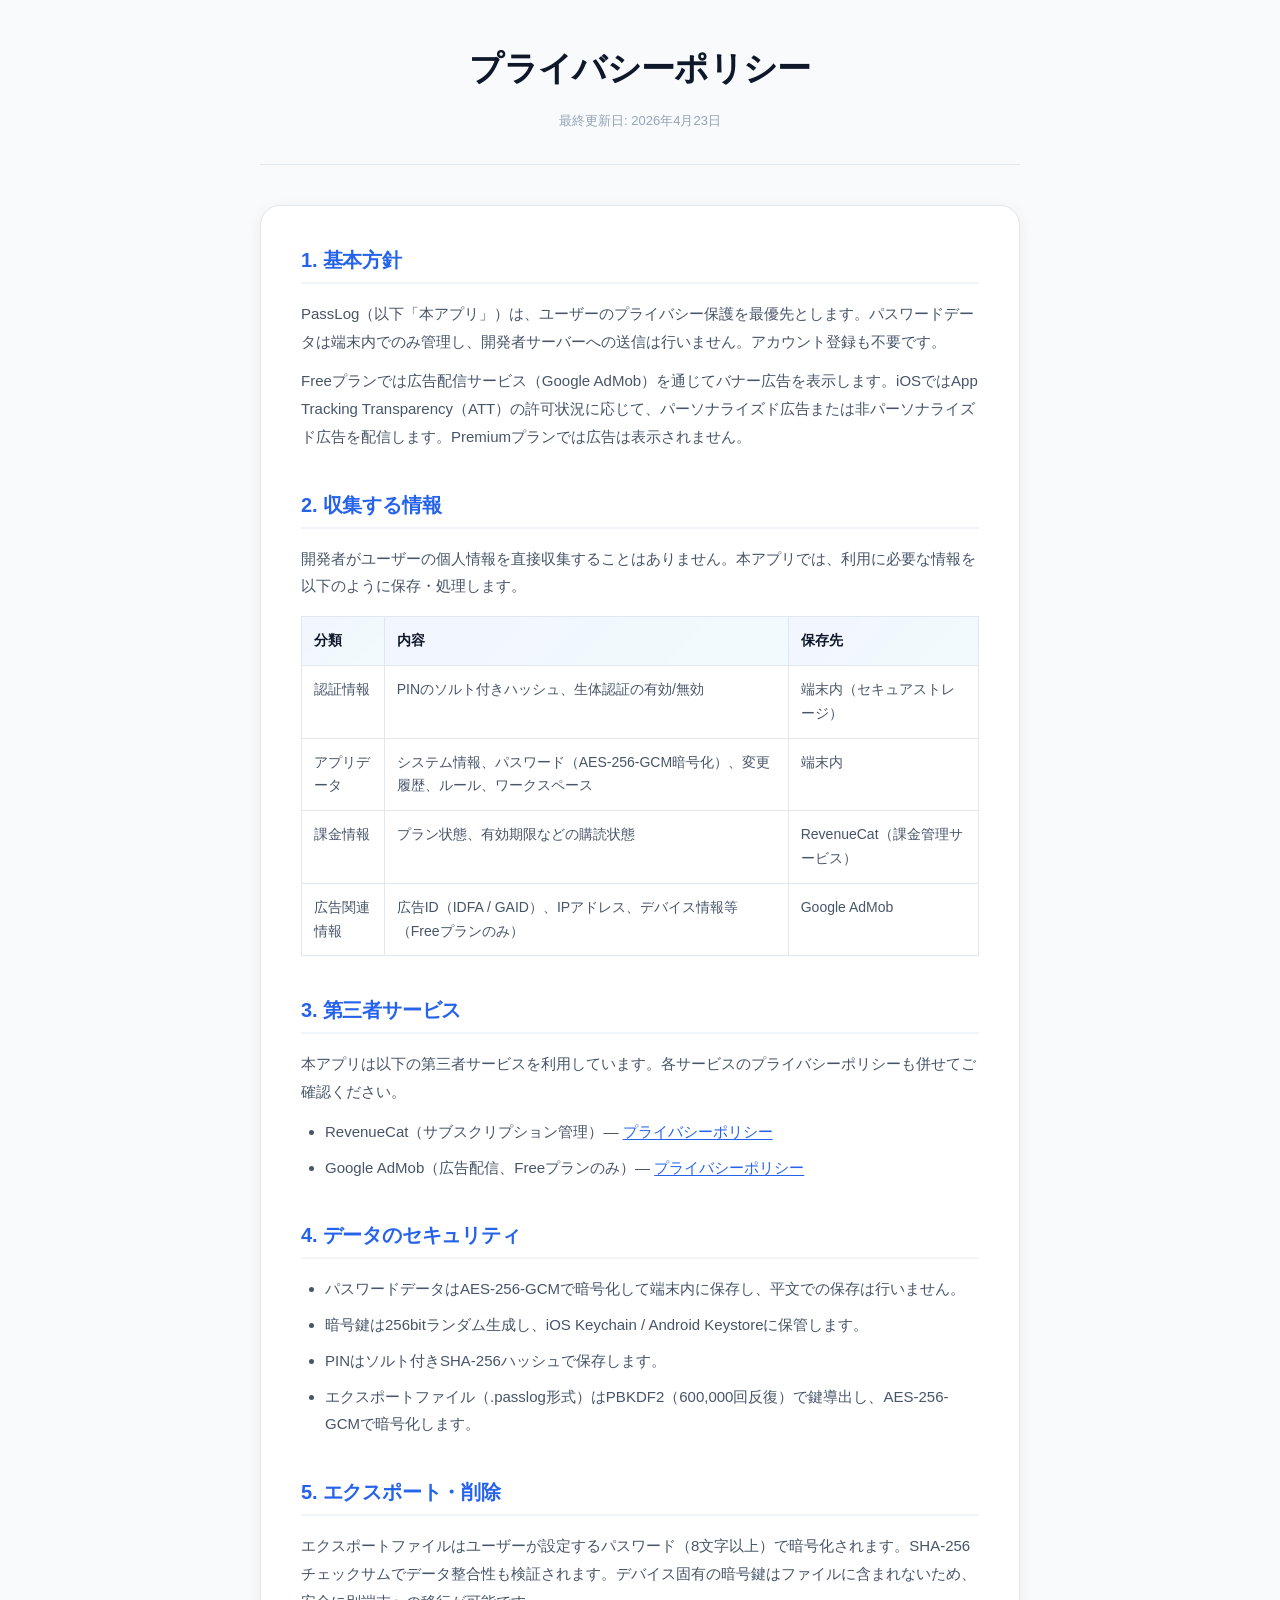
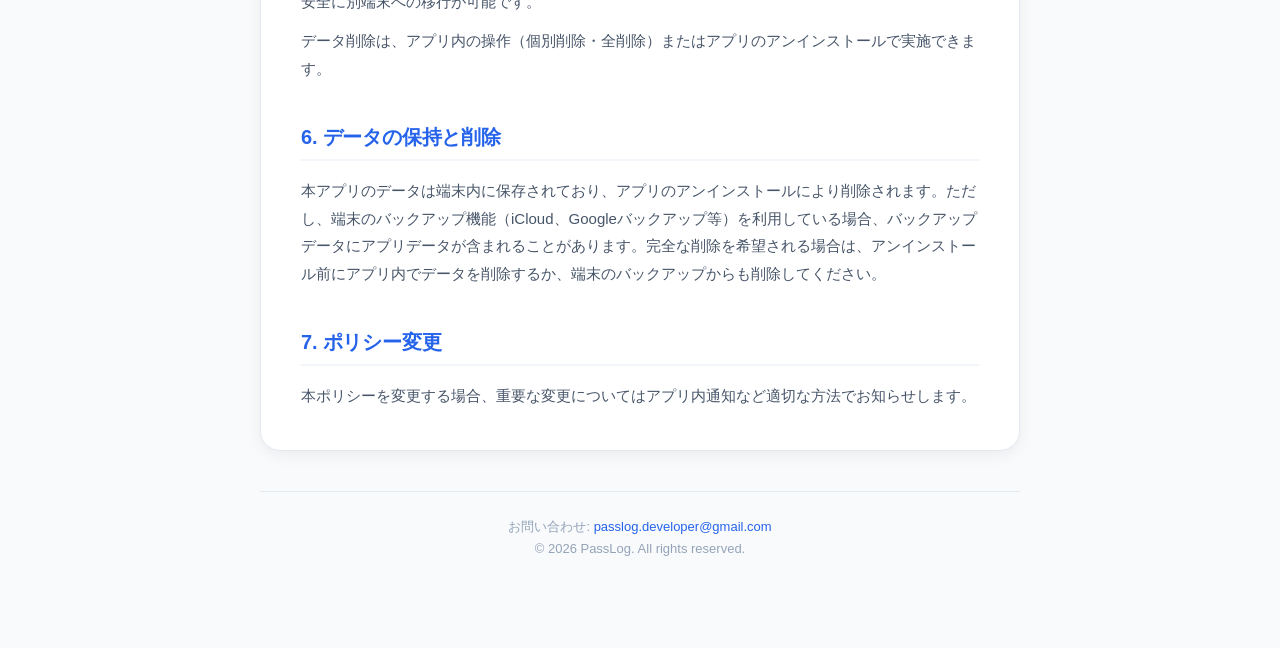
==== policy.html @ 204a41a2 "Add files via upload" ====
<!doctype html>
<html lang="ja">
<head>
  <meta charset="UTF-8" />
  <meta name="viewport" content="width=device-width, initial-scale=1.0" />
  <title>プライバシーポリシー | PassLog</title>
  <meta name="description" content="PassLog（パスワード管理アプリ）のプライバシーポリシー。収集情報、第三者サービス、データのセキュリティ、保持と削除について。" />
  <meta name="robots" content="noindex" />
  <link rel="icon" type="image/png" href="image/icon.png" />
  <link rel="stylesheet" href="./styles.css" />
</head>
<body class="legal-page">
  <main>
    <div class="legal-container">
      <header class="legal-header">
        <h1 class="legal-title">プライバシーポリシー</h1>
        <p class="legal-meta">最終更新日: 2026年4月23日</p>
      </header>

      <article class="legal-content">
        <section class="legal-section">
          <h2>1. 基本方針</h2>
          <p>PassLog（以下「本アプリ」）は、ユーザーのプライバシー保護を最優先とします。パスワードデータは端末内でのみ管理し、開発者サーバーへの送信は行いません。アカウント登録も不要です。</p>
          <p>Freeプランでは広告配信サービス（Google AdMob）を通じてバナー広告を表示します。iOSではApp Tracking Transparency（ATT）の許可状況に応じて、パーソナライズド広告または非パーソナライズド広告を配信します。Premiumプランでは広告は表示されません。</p>
        </section>

        <section class="legal-section">
          <h2>2. 収集する情報</h2>
          <p>開発者がユーザーの個人情報を直接収集することはありません。本アプリでは、利用に必要な情報を以下のように保存・処理します。</p>
          <table>
            <thead>
              <tr><th>分類</th><th>内容</th><th>保存先</th></tr>
            </thead>
            <tbody>
              <tr><td>認証情報</td><td>PINのソルト付きハッシュ、生体認証の有効/無効</td><td>端末内（セキュアストレージ）</td></tr>
              <tr><td>アプリデータ</td><td>システム情報、パスワード（AES-256-GCM暗号化）、変更履歴、ルール、ワークスペース</td><td>端末内</td></tr>
              <tr><td>課金情報</td><td>プラン状態、有効期限などの購読状態</td><td>RevenueCat（課金管理サービス）</td></tr>
              <tr><td>広告関連情報</td><td>広告ID（IDFA / GAID）、IPアドレス、デバイス情報等（Freeプランのみ）</td><td>Google AdMob</td></tr>
            </tbody>
          </table>
        </section>

        <section class="legal-section">
          <h2>3. 第三者サービス</h2>
          <p>本アプリは以下の第三者サービスを利用しています。各サービスのプライバシーポリシーも併せてご確認ください。</p>
          <ul>
            <li>RevenueCat（サブスクリプション管理）— <a href="https://www.revenuecat.com/privacy/" target="_blank" rel="noopener noreferrer">プライバシーポリシー</a></li>
            <li>Google AdMob（広告配信、Freeプランのみ）— <a href="https://policies.google.com/privacy" target="_blank" rel="noopener noreferrer">プライバシーポリシー</a></li>
          </ul>
        </section>

        <section class="legal-section">
          <h2>4. データのセキュリティ</h2>
          <ul>
            <li>パスワードデータはAES-256-GCMで暗号化して端末内に保存し、平文での保存は行いません。</li>
            <li>暗号鍵は256bitランダム生成し、iOS Keychain / Android Keystoreに保管します。</li>
            <li>PINはソルト付きSHA-256ハッシュで保存します。</li>
            <li>エクスポートファイル（.passlog形式）はPBKDF2（600,000回反復）で鍵導出し、AES-256-GCMで暗号化します。</li>
          </ul>
        </section>

        <section class="legal-section">
          <h2>5. エクスポート・削除</h2>
          <p>エクスポートファイルはユーザーが設定するパスワード（8文字以上）で暗号化されます。SHA-256チェックサムでデータ整合性も検証されます。デバイス固有の暗号鍵はファイルに含まれないため、安全に別端末への移行が可能です。</p>
          <p>データ削除は、アプリ内の操作（個別削除・全削除）またはアプリのアンインストールで実施できます。</p>
        </section>

        <section class="legal-section">
          <h2>6. データの保持と削除</h2>
          <p>本アプリのデータは端末内に保存されており、アプリのアンインストールにより削除されます。ただし、端末のバックアップ機能（iCloud、Googleバックアップ等）を利用している場合、バックアップデータにアプリデータが含まれることがあります。完全な削除を希望される場合は、アンインストール前にアプリ内でデータを削除するか、端末のバックアップからも削除してください。</p>
        </section>

        <section class="legal-section">
          <h2>7. ポリシー変更</h2>
          <p>本ポリシーを変更する場合、重要な変更についてはアプリ内通知など適切な方法でお知らせします。</p>
        </section>
      </article>

      <footer class="legal-footer">
        <p>お問い合わせ: <a href="mailto:passlog.developer@gmail.com">passlog.developer@gmail.com</a></p>
        <p>&copy; 2026 PassLog. All rights reserved.</p>
      </footer>
    </div>
  </main>
</body>
</html>
---- styles.css ----
/* ============================================================
   PassLog LP — Unified Stylesheet
   v4.0.0 / 2026-04-23
   LP本体 (index.html) と 法的ページ (terms.html / policy.html) 共通
   ============================================================ */

/* ----------------------------------------------------------
   1. Design Tokens (light & dark via prefers-color-scheme)
   ---------------------------------------------------------- */
:root {
  /* Brand */
  --primary: #2563eb;
  --primary-dark: #1d4ed8;
  --primary-light: #60a5fa;
  --accent: #06b6d4;
  --accent-light: #22d3ee;

  /* State */
  --success: #10b981;
  --warning: #f59e0b;
  --danger: #ef4444;

  /* Text */
  --text-primary: #0f172a;
  --text-secondary: #475569;
  --text-muted: #94a3b8;
  --text-on-dark: #e2e8f0;
  --text-on-dark-muted: rgba(255, 255, 255, 0.65);

  /* Background */
  --bg-primary: #ffffff;
  --bg-secondary: #f8fafc;
  --bg-tertiary: #f1f5f9;
  --surface: #ffffff;

  /* Border */
  --border: #e2e8f0;
  --border-light: #f1f5f9;

  /* Dark hero palette (brand) */
  --dark-1: #0a1628;
  --dark-2: #0f172a;
  --dark-3: #1e293b;

  /* Gradient */
  --gradient-hero: linear-gradient(135deg, #0a1628 0%, #1e293b 50%, #0f172a 100%);
  --gradient-accent: linear-gradient(135deg, #2563eb 0%, #06b6d4 100%);
  --gradient-soft: linear-gradient(135deg, rgba(37, 99, 235, 0.06) 0%, rgba(6, 182, 212, 0.06) 100%);

  /* Shadow */
  --shadow-sm: 0 1px 2px rgba(0, 0, 0, 0.04);
  --shadow-md: 0 4px 16px rgba(0, 0, 0, 0.06);
  --shadow-lg: 0 12px 40px rgba(0, 0, 0, 0.10);
  --shadow-glow: 0 0 60px rgba(37, 99, 235, 0.15);

  /* Radius */
  --radius-sm: 12px;
  --radius-md: 20px;
  --radius-lg: 28px;
  --radius-full: 100px;

  /* Spacing (4px step) */
  --space-1: 4px;
  --space-2: 8px;
  --space-3: 12px;
  --space-4: 16px;
  --space-5: 20px;
  --space-6: 24px;
  --space-8: 32px;
  --space-10: 40px;
  --space-12: 48px;
  --space-16: 64px;
  --space-20: 80px;
  --space-24: 96px;

  /* Layout */
  --content-width: 1200px;
  --legal-width: 760px;

  /* Type */
  --font-ui: -apple-system, BlinkMacSystemFont, "Segoe UI", Roboto, "Hiragino Sans", "Noto Sans JP", sans-serif;
}

@media (prefers-color-scheme: dark) {
  :root {
    --text-primary: #f1f5f9;
    --text-secondary: #cbd5e1;
    --text-muted: #94a3b8;
    --bg-primary: #0f172a;
    --bg-secondary: #1e293b;
    --bg-tertiary: #0b1322;
    --surface: #111c31;
    --border: #334155;
    --border-light: #1e293b;
    --shadow-md: 0 4px 16px rgba(0, 0, 0, 0.35);
    --shadow-lg: 0 12px 40px rgba(0, 0, 0, 0.45);
    --gradient-soft: linear-gradient(135deg, rgba(37, 99, 235, 0.12) 0%, rgba(6, 182, 212, 0.10) 100%);
  }
}

/* ----------------------------------------------------------
   2. Reset & Base
   ---------------------------------------------------------- */
*,
*::before,
*::after {
  margin: 0;
  padding: 0;
  box-sizing: border-box;
}

html {
  scroll-behavior: smooth;
}

body {
  font-family: var(--font-ui);
  line-height: 1.7;
  color: var(--text-primary);
  background-color: var(--bg-primary);
  overflow-x: hidden;
  -webkit-font-smoothing: antialiased;
  -moz-osx-font-smoothing: grayscale;
}

img {
  max-width: 100%;
  height: auto;
  display: block;
}

a {
  color: var(--primary);
  text-decoration: none;
}

ul {
  list-style: none;
}

/* ----------------------------------------------------------
   3. Typography
   ---------------------------------------------------------- */
.section-label {
  display: inline-block;
  font-size: 13px;
  font-weight: 700;
  color: var(--accent);
  letter-spacing: 0.2em;
  text-transform: uppercase;
  margin-bottom: var(--space-4);
}

.section-title {
  font-size: clamp(28px, 4vw, 44px);
  font-weight: 800;
  line-height: 1.25;
  letter-spacing: -0.02em;
  color: var(--text-primary);
  margin-bottom: var(--space-4);
}

.section-desc {
  font-size: clamp(15px, 1.6vw, 17px);
  color: var(--text-secondary);
  max-width: 640px;
  margin: 0 auto;
}

/* ----------------------------------------------------------
   4. Layout
   ---------------------------------------------------------- */
.container {
  max-width: var(--content-width);
  margin: 0 auto;
  padding: 0 var(--space-6);
}

.section {
  padding: clamp(64px, 10vw, 120px) 0;
}

.section-alt {
  background: var(--bg-secondary);
}

.section-header {
  text-align: center;
  max-width: 820px;
  margin: 0 auto var(--space-16);
}

/* ----------------------------------------------------------
   5. Components
   ---------------------------------------------------------- */

/* Skip link (a11y) */
.skip-link {
  position: absolute;
  top: -40px;
  left: 0;
  background: var(--primary);
  color: #fff;
  padding: 8px 16px;
  text-decoration: none;
  z-index: 100;
  border-radius: 0 0 var(--radius-sm) 0;
  font-size: 14px;
  font-weight: 600;
}

.skip-link:focus {
  top: 0;
}

/* Store badges */
.store-badges {
  display: flex;
  flex-wrap: wrap;
  gap: var(--space-4);
  align-items: center;
}

.store-badge {
  display: inline-flex;
  transition: transform 0.2s ease;
}

.store-badge:hover {
  transform: translateY(-2px);
}

.store-badge img {
  display: block;
}

/* ----------------------------------------------------------
   6. Site Chrome (Nav / Footer)
   ---------------------------------------------------------- */
.site-header {
  position: fixed;
  top: 0;
  left: 0;
  right: 0;
  z-index: 50;
  padding: 16px 24px;
  transition: background 0.3s ease, backdrop-filter 0.3s ease, padding 0.3s ease;
}

.site-header.scrolled {
  background: rgba(10, 22, 40, 0.92);
  backdrop-filter: blur(20px);
  -webkit-backdrop-filter: blur(20px);
  border-bottom: 1px solid rgba(255, 255, 255, 0.06);
  padding: 12px 24px;
}

.site-nav {
  max-width: var(--content-width);
  margin: 0 auto;
}

.nav-container {
  display: flex;
  align-items: center;
  justify-content: space-between;
  gap: var(--space-4);
}

.nav-logo {
  display: flex;
  align-items: center;
  gap: 10px;
  font-size: 22px;
  font-weight: 800;
  color: #fff;
  letter-spacing: -0.03em;
}

.nav-logo img {
  width: 32px;
  height: 32px;
  border-radius: 8px;
}

.nav-links {
  display: flex;
  gap: 32px;
}

.nav-links a {
  position: relative;
  color: rgba(255, 255, 255, 0.7);
  font-size: 14px;
  font-weight: 500;
  transition: color 0.2s ease;
}

.nav-links a:hover {
  color: #fff;
}

.nav-links a::after {
  content: "";
  position: absolute;
  bottom: -4px;
  left: 0;
  width: 0;
  height: 2px;
  background: var(--accent);
  transition: width 0.3s ease;
}

.nav-links a:hover::after {
  width: 100%;
}

.nav-cta {
  display: inline-block;
  background: var(--gradient-accent);
  color: #fff;
  padding: 10px 22px;
  border-radius: var(--radius-full);
  font-size: 14px;
  font-weight: 600;
  transition: transform 0.2s ease, box-shadow 0.2s ease;
}

.nav-cta:hover {
  transform: translateY(-1px);
  box-shadow: 0 8px 24px rgba(37, 99, 235, 0.35);
}

.site-footer {
  background: var(--dark-1);
  color: rgba(255, 255, 255, 0.7);
  padding: var(--space-16) var(--space-6) var(--space-10);
}

.footer-content {
  max-width: var(--content-width);
  margin: 0 auto;
  display: flex;
  flex-direction: column;
  align-items: center;
  gap: var(--space-6);
  text-align: center;
}

.footer-logo {
  display: flex;
  align-items: center;
  gap: 10px;
  font-size: 18px;
  font-weight: 700;
  color: #fff;
}

.footer-links {
  display: flex;
  flex-wrap: wrap;
  gap: var(--space-6);
  justify-content: center;
}

.footer-links a {
  color: rgba(255, 255, 255, 0.7);
  font-size: 14px;
  transition: color 0.2s ease;
}

.footer-links a:hover {
  color: #fff;
}

.footer-copy {
  font-size: 13px;
  color: rgba(255, 255, 255, 0.45);
}

.footer-contact {
  font-size: 13px;
  color: rgba(255, 255, 255, 0.55);
}

.footer-contact a {
  color: rgba(255, 255, 255, 0.85);
}

/* ----------------------------------------------------------
   7. LP Sections
   ---------------------------------------------------------- */

/* Hero */
.hero {
  position: relative;
  min-height: 100vh;
  padding: 120px 24px 80px;
  background: var(--gradient-hero);
  color: #fff;
  display: flex;
  align-items: center;
  overflow: hidden;
}

.hero::before,
.hero::after {
  content: "";
  position: absolute;
  border-radius: 50%;
  filter: blur(100px);
  pointer-events: none;
}

.hero::before {
  width: 500px;
  height: 500px;
  background: rgba(37, 99, 235, 0.25);
  top: -150px;
  right: -100px;
  animation: float 10s ease-in-out infinite;
}

.hero::after {
  width: 400px;
  height: 400px;
  background: rgba(6, 182, 212, 0.18);
  bottom: -100px;
  left: -80px;
  animation: float 12s ease-in-out infinite reverse;
}

.hero-grid-overlay {
  position: absolute;
  inset: 0;
  background-image:
    linear-gradient(rgba(255, 255, 255, 0.03) 1px, transparent 1px),
    linear-gradient(90deg, rgba(255, 255, 255, 0.03) 1px, transparent 1px);
  background-size: 48px 48px;
  mask-image: radial-gradient(ellipse at center, black 30%, transparent 70%);
  -webkit-mask-image: radial-gradient(ellipse at center, black 30%, transparent 70%);
  pointer-events: none;
}

.hero-content {
  position: relative;
  max-width: var(--content-width);
  margin: 0 auto;
  width: 100%;
  display: grid;
  grid-template-columns: 1.1fr 0.9fr;
  gap: var(--space-16);
  align-items: center;
}

.hero-text {
  z-index: 2;
}

.hero-badge {
  display: inline-flex;
  align-items: center;
  gap: 10px;
  padding: 8px 18px;
  background: rgba(255, 255, 255, 0.08);
  border: 1px solid rgba(255, 255, 255, 0.15);
  border-radius: var(--radius-full);
  font-size: 13px;
  color: rgba(255, 255, 255, 0.9);
  margin-bottom: var(--space-6);
  backdrop-filter: blur(12px);
  -webkit-backdrop-filter: blur(12px);
}

.hero-badge-dot {
  width: 8px;
  height: 8px;
  background: var(--accent);
  border-radius: 50%;
  animation: pulse-dot 2s ease-in-out infinite;
}

.hero-title {
  font-size: clamp(36px, 5.5vw, 60px);
  font-weight: 800;
  line-height: 1.15;
  letter-spacing: -0.03em;
  margin-bottom: var(--space-6);
}

.hero-title-gradient {
  background: linear-gradient(135deg, #60a5fa 0%, #22d3ee 100%);
  -webkit-background-clip: text;
  background-clip: text;
  -webkit-text-fill-color: transparent;
}

.hero-subtitle {
  font-size: clamp(15px, 1.8vw, 19px);
  color: rgba(255, 255, 255, 0.78);
  line-height: 1.7;
  margin-bottom: var(--space-8);
  max-width: 560px;
}

.hero-actions {
  margin-bottom: var(--space-10);
}

.hero-stats {
  display: grid;
  grid-template-columns: repeat(4, 1fr);
  gap: var(--space-4);
  max-width: 520px;
}

.hero-stat {
  padding: var(--space-3) 0;
  border-top: 1px solid rgba(255, 255, 255, 0.12);
}

.hero-stat-value {
  font-size: clamp(18px, 2.2vw, 22px);
  font-weight: 700;
  color: #fff;
  letter-spacing: -0.02em;
  line-height: 1.2;
}

.hero-stat-label {
  font-size: 12px;
  color: rgba(255, 255, 255, 0.55);
  margin-top: 4px;
}

.hero-visual {
  position: relative;
  display: flex;
  justify-content: center;
  align-items: center;
}

.hero-phone-glow {
  position: absolute;
  width: 360px;
  height: 360px;
  background: radial-gradient(circle, rgba(37, 99, 235, 0.35) 0%, transparent 70%);
  filter: blur(40px);
}

.hero-phone-carousel {
  position: relative;
  width: 280px;
  height: 607px;
}

.hero-phone-img {
  position: absolute;
  top: 0;
  left: 0;
  width: 280px;
  height: 607px;
  border-radius: 36px;
  box-shadow: 0 30px 80px rgba(0, 0, 0, 0.5), 0 0 0 1px rgba(255, 255, 255, 0.08);
  opacity: 0;
  transition: opacity 0.8s ease;
  object-fit: cover;
}

.hero-phone-img.active {
  opacity: 1;
}

/* Pillars (新設) */
.pillars-section {
  padding: clamp(72px, 10vw, 120px) 0;
  background: var(--bg-primary);
}

.pillars-grid {
  display: grid;
  grid-template-columns: repeat(4, 1fr);
  gap: var(--space-5);
  margin-top: var(--space-8);
}

.pillar-card {
  position: relative;
  padding: var(--space-8) var(--space-6);
  background: var(--surface);
  border: 1px solid var(--border);
  border-radius: var(--radius-md);
  transition: transform 0.3s ease, box-shadow 0.3s ease, border-color 0.3s ease;
  overflow: hidden;
}

.pillar-card::before {
  content: "";
  position: absolute;
  top: 0;
  left: 0;
  right: 0;
  height: 4px;
  background: var(--gradient-accent);
  opacity: 0.9;
}

.pillar-card:hover {
  transform: translateY(-4px);
  box-shadow: var(--shadow-lg);
  border-color: transparent;
}

.pillar-num {
  display: inline-flex;
  align-items: center;
  justify-content: center;
  width: 40px;
  height: 40px;
  background: var(--gradient-soft);
  color: var(--primary);
  font-size: 18px;
  font-weight: 800;
  border-radius: var(--radius-sm);
  margin-bottom: var(--space-4);
}

.pillar-icon {
  font-size: 36px;
  line-height: 1;
  margin-bottom: var(--space-4);
}

.pillar-card h3 {
  font-size: 18px;
  font-weight: 800;
  color: var(--text-primary);
  letter-spacing: -0.01em;
  line-height: 1.4;
  margin-bottom: var(--space-3);
}

.pillar-card p {
  font-size: 14px;
  color: var(--text-secondary);
  line-height: 1.75;
}

/* Scenes */
.scenes-grid {
  display: grid;
  grid-template-columns: repeat(3, 1fr);
  gap: var(--space-6);
}

.scene-card {
  padding: var(--space-8) var(--space-6);
  background: var(--surface);
  border: 1px solid var(--border);
  border-radius: var(--radius-md);
  transition: transform 0.3s ease, box-shadow 0.3s ease;
}

.scene-card:hover {
  transform: translateY(-4px);
  box-shadow: var(--shadow-lg);
}

.scene-emoji {
  font-size: 44px;
  line-height: 1;
  display: block;
  margin-bottom: var(--space-4);
}

.scene-card h3 {
  font-size: 18px;
  font-weight: 700;
  color: var(--text-primary);
  line-height: 1.45;
  margin-bottom: var(--space-3);
}

.scene-card p {
  font-size: 14px;
  color: var(--text-secondary);
  line-height: 1.75;
  margin-bottom: var(--space-4);
}

.scene-arrow {
  display: inline-block;
  font-size: 13px;
  font-weight: 700;
  color: var(--primary);
  padding: 6px 14px;
  background: var(--gradient-soft);
  border-radius: var(--radius-full);
}

/* How it works */
.steps-container {
  display: grid;
  grid-template-columns: 1fr auto 1fr auto 1fr;
  gap: var(--space-4);
  align-items: stretch;
  max-width: 1000px;
  margin: 0 auto;
}

.step-item {
  display: flex;
  flex-direction: column;
  align-items: center;
  text-align: center;
  gap: var(--space-4);
  padding: var(--space-6);
  background: var(--surface);
  border: 1px solid var(--border);
  border-radius: var(--radius-md);
}

.step-number {
  display: inline-flex;
  align-items: center;
  justify-content: center;
  width: 48px;
  height: 48px;
  background: var(--gradient-accent);
  color: #fff;
  font-size: 20px;
  font-weight: 800;
  border-radius: 50%;
  box-shadow: 0 8px 24px rgba(37, 99, 235, 0.25);
}

.step-item h3 {
  font-size: 17px;
  font-weight: 700;
  color: var(--text-primary);
  margin-bottom: var(--space-2);
}

.step-item p {
  font-size: 14px;
  color: var(--text-secondary);
  line-height: 1.7;
}

.step-connector {
  align-self: center;
  color: var(--primary);
  font-size: 28px;
  font-weight: 400;
}

/* Security */
.security-section {
  padding: clamp(64px, 10vw, 120px) 0;
  background: var(--gradient-hero);
  color: #fff;
  position: relative;
  overflow: hidden;
}

.security-section::before {
  content: "";
  position: absolute;
  top: 50%;
  left: 50%;
  transform: translate(-50%, -50%);
  width: 600px;
  height: 600px;
  background: radial-gradient(circle, rgba(6, 182, 212, 0.15) 0%, transparent 70%);
  filter: blur(80px);
  pointer-events: none;
}

.security-header {
  position: relative;
  text-align: center;
  max-width: 760px;
  margin: 0 auto var(--space-16);
}

.security-title {
  font-size: clamp(28px, 4vw, 44px);
  font-weight: 800;
  letter-spacing: -0.02em;
  line-height: 1.25;
  margin-bottom: var(--space-5);
  color: #fff;
}

.security-desc {
  font-size: clamp(15px, 1.6vw, 17px);
  color: rgba(255, 255, 255, 0.75);
}

.security-grid {
  position: relative;
  display: grid;
  grid-template-columns: repeat(3, 1fr);
  gap: var(--space-5);
  max-width: var(--content-width);
  margin: 0 auto;
  padding: 0 var(--space-6);
}

.security-card {
  padding: var(--space-8) var(--space-6);
  background: rgba(255, 255, 255, 0.04);
  border: 1px solid rgba(255, 255, 255, 0.1);
  border-radius: var(--radius-md);
  backdrop-filter: blur(12px);
  -webkit-backdrop-filter: blur(12px);
  transition: transform 0.3s ease, border-color 0.3s ease, background 0.3s ease;
}

.security-card:hover {
  transform: translateY(-4px);
  border-color: rgba(34, 211, 238, 0.4);
  background: rgba(255, 255, 255, 0.06);
}

.security-icon {
  font-size: 36px;
  line-height: 1;
  margin-bottom: var(--space-4);
}

.security-card h3 {
  font-size: 18px;
  font-weight: 700;
  color: #fff;
  margin-bottom: var(--space-3);
}

.security-card p {
  font-size: 14px;
  color: rgba(255, 255, 255, 0.72);
  line-height: 1.75;
}

.security-note {
  position: relative;
  max-width: var(--content-width);
  margin: var(--space-12) auto 0;
  padding: 0 var(--space-6);
  text-align: center;
  font-size: 13px;
  color: rgba(255, 255, 255, 0.55);
}

/* Features */
.features-grid {
  display: grid;
  grid-template-columns: repeat(3, 1fr);
  gap: var(--space-5);
}

.feature-card {
  padding: var(--space-8) var(--space-6);
  background: var(--surface);
  border: 1px solid var(--border);
  border-radius: var(--radius-md);
  transition: transform 0.3s ease, box-shadow 0.3s ease, border-color 0.3s ease;
}

.feature-card:hover {
  transform: translateY(-4px);
  box-shadow: var(--shadow-lg);
  border-color: transparent;
}

.feature-card.feature-new {
  border-color: rgba(6, 182, 212, 0.4);
  background: linear-gradient(180deg, rgba(6, 182, 212, 0.05), var(--surface));
}

.feature-new-badge {
  display: inline-block;
  font-size: 11px;
  font-weight: 800;
  letter-spacing: 0.08em;
  color: #fff;
  background: var(--gradient-accent);
  padding: 3px 10px;
  border-radius: var(--radius-full);
  margin-bottom: var(--space-3);
}

.feature-icon-wrap {
  font-size: 36px;
  line-height: 1;
  margin-bottom: var(--space-4);
}

.feature-card h3 {
  font-size: 18px;
  font-weight: 700;
  color: var(--text-primary);
  margin-bottom: var(--space-3);
  letter-spacing: -0.01em;
}

.feature-card p {
  font-size: 14px;
  color: var(--text-secondary);
  line-height: 1.75;
}

/* Comparison */
.comparison-section {
  padding: clamp(64px, 10vw, 120px) 0;
}

.comparison-table-wrap {
  max-width: 960px;
  margin: 0 auto;
  background: var(--surface);
  border: 1px solid var(--border);
  border-radius: var(--radius-md);
  overflow: hidden;
  box-shadow: var(--shadow-md);
}

.comparison-table {
  width: 100%;
  border-collapse: collapse;
}

.comparison-table thead th {
  background: var(--bg-tertiary);
  padding: var(--space-5) var(--space-4);
  text-align: center;
  font-size: 14px;
  font-weight: 700;
  color: var(--text-primary);
  border-bottom: 1px solid var(--border);
}

.comparison-table thead th:first-child {
  text-align: left;
}

.comparison-table thead th.highlight {
  background: var(--gradient-accent);
  color: #fff;
}

.comparison-table tbody td {
  padding: var(--space-4);
  font-size: 14px;
  color: var(--text-secondary);
  border-bottom: 1px solid var(--border-light);
  text-align: center;
}

.comparison-table tbody td:first-child {
  text-align: left;
  font-weight: 600;
  color: var(--text-primary);
}

.comparison-table tbody tr:last-child td {
  border-bottom: none;
}

.comparison-table tbody td.highlight {
  background: rgba(37, 99, 235, 0.04);
  font-weight: 700;
  color: var(--primary);
}

.check-yes {
  display: inline-block;
  color: var(--success);
  font-size: 18px;
  font-weight: 700;
}

.check-no {
  display: inline-block;
  color: var(--text-muted);
  font-size: 18px;
}

.check-partial {
  display: inline-block;
  font-size: 12px;
  color: var(--warning);
  background: rgba(245, 158, 11, 0.1);
  padding: 2px 10px;
  border-radius: var(--radius-full);
  font-weight: 600;
}

/* Plans */
.plans-grid {
  display: grid;
  grid-template-columns: repeat(2, 1fr);
  gap: var(--space-6);
  max-width: 920px;
  margin: 0 auto;
}

.plan-card {
  position: relative;
  padding: var(--space-10) var(--space-8);
  background: var(--surface);
  border: 1px solid var(--border);
  border-radius: var(--radius-lg);
  transition: transform 0.3s ease, box-shadow 0.3s ease;
}

.plan-card:hover {
  transform: translateY(-4px);
  box-shadow: var(--shadow-lg);
}

.plan-card.plan-premium {
  border: 2px solid transparent;
  background:
    linear-gradient(var(--surface), var(--surface)) padding-box,
    var(--gradient-accent) border-box;
  box-shadow: var(--shadow-glow);
}

.plan-badge {
  position: absolute;
  top: -14px;
  right: var(--space-6);
  padding: 6px 16px;
  background: var(--gradient-accent);
  color: #fff;
  font-size: 12px;
  font-weight: 700;
  border-radius: var(--radius-full);
  letter-spacing: 0.05em;
}

.plan-name {
  font-size: 14px;
  font-weight: 700;
  color: var(--accent);
  letter-spacing: 0.15em;
  text-transform: uppercase;
  margin-bottom: var(--space-3);
}

.plan-price {
  font-size: 28px;
  font-weight: 800;
  color: var(--text-primary);
  letter-spacing: -0.02em;
  line-height: 1.3;
  margin-bottom: var(--space-6);
}

.plan-price small {
  font-size: 13px;
  font-weight: 500;
  color: var(--text-muted);
  margin-left: 4px;
}

.plan-price-highlight {
  display: inline-block;
  margin-top: var(--space-2);
  font-size: 13px;
  font-weight: 600;
  color: var(--accent);
  background: var(--gradient-soft);
  padding: 4px 12px;
  border-radius: var(--radius-full);
}

.plan-features {
  display: flex;
  flex-direction: column;
  gap: var(--space-3);
}

.plan-features li {
  display: flex;
  align-items: flex-start;
  gap: 10px;
  font-size: 14px;
  color: var(--text-secondary);
  line-height: 1.65;
}

.plan-check {
  flex-shrink: 0;
  color: var(--success);
  font-weight: 700;
  font-size: 16px;
  line-height: 1.65;
}

/* Graceful degradation notice (段階的制限) */
.plans-notice {
  max-width: 920px;
  margin: var(--space-10) auto 0;
  padding: var(--space-6) var(--space-8);
  background: var(--gradient-soft);
  border: 1px solid rgba(37, 99, 235, 0.2);
  border-radius: var(--radius-md);
  display: flex;
  align-items: flex-start;
  gap: var(--space-4);
}

.plans-notice-icon {
  flex-shrink: 0;
  font-size: 24px;
  line-height: 1;
}

.plans-notice-body {
  flex: 1;
  font-size: 14px;
  color: var(--text-secondary);
  line-height: 1.75;
}

.plans-notice-body strong {
  color: var(--text-primary);
  font-weight: 700;
}

/* FAQ */
.faq-list {
  max-width: 820px;
  margin: 0 auto;
  display: flex;
  flex-direction: column;
  gap: var(--space-3);
}

.faq-item {
  background: var(--surface);
  border: 1px solid var(--border);
  border-radius: var(--radius-md);
  overflow: hidden;
  transition: border-color 0.2s ease;
}

.faq-item.open {
  border-color: var(--primary);
}

.faq-question {
  display: flex;
  align-items: center;
  justify-content: space-between;
  gap: var(--space-4);
  padding: var(--space-5) var(--space-6);
  cursor: pointer;
  user-select: none;
}

.faq-question:focus-visible {
  outline: 2px solid var(--primary);
  outline-offset: -2px;
}

.faq-question-text {
  display: flex;
  align-items: flex-start;
  gap: var(--space-3);
  font-size: 15px;
  font-weight: 600;
  color: var(--text-primary);
  line-height: 1.6;
}

.faq-q-mark {
  display: inline-flex;
  align-items: center;
  justify-content: center;
  flex-shrink: 0;
  width: 26px;
  height: 26px;
  background: var(--gradient-accent);
  color: #fff;
  border-radius: 50%;
  font-size: 12px;
  font-weight: 800;
}

.faq-chevron {
  flex-shrink: 0;
  font-size: 12px;
  color: var(--text-muted);
  transition: transform 0.3s ease;
}

.faq-item.open .faq-chevron {
  transform: rotate(180deg);
  color: var(--primary);
}

.faq-answer {
  max-height: 0;
  overflow: hidden;
  transition: max-height 0.4s ease;
}

.faq-item.open .faq-answer {
  max-height: 800px;
}

.faq-answer-inner {
  padding: 0 var(--space-6) var(--space-5) 52px;
  font-size: 14px;
  color: var(--text-secondary);
  line-height: 1.8;
}

/* CTA */
.cta-section {
  padding: clamp(72px, 10vw, 120px) var(--space-6);
  background: var(--gradient-hero);
  color: #fff;
  text-align: center;
  position: relative;
  overflow: hidden;
}

.cta-section::before {
  content: "";
  position: absolute;
  top: 50%;
  left: 50%;
  transform: translate(-50%, -50%);
  width: 700px;
  height: 700px;
  background: radial-gradient(circle, rgba(37, 99, 235, 0.25) 0%, transparent 70%);
  filter: blur(60px);
  pointer-events: none;
}

.cta-content {
  position: relative;
  max-width: 760px;
  margin: 0 auto;
}

.cta-title {
  font-size: clamp(30px, 4.5vw, 48px);
  font-weight: 800;
  letter-spacing: -0.02em;
  line-height: 1.2;
  margin-bottom: var(--space-5);
}

.cta-desc {
  font-size: clamp(15px, 1.6vw, 18px);
  color: rgba(255, 255, 255, 0.78);
  margin-bottom: var(--space-10);
  line-height: 1.7;
}

.cta-buttons {
  display: flex;
  flex-wrap: wrap;
  gap: var(--space-4);
  justify-content: center;
  margin-bottom: var(--space-10);
}

.cta-features {
  display: flex;
  flex-wrap: wrap;
  gap: var(--space-3);
  justify-content: center;
}

.cta-feature {
  display: inline-flex;
  align-items: center;
  gap: 6px;
  padding: 6px 14px;
  background: rgba(255, 255, 255, 0.08);
  border: 1px solid rgba(255, 255, 255, 0.12);
  border-radius: var(--radius-full);
  font-size: 13px;
  color: rgba(255, 255, 255, 0.85);
}

.cta-feature-icon {
  font-size: 14px;
  line-height: 1;
}

/* ----------------------------------------------------------
   8. Legal pages (terms / policy)
   ---------------------------------------------------------- */
body.legal-page {
  background: var(--bg-secondary);
}

.legal-page main {
  padding: var(--space-10) var(--space-4) var(--space-16);
}

.legal-container {
  max-width: var(--legal-width);
  margin: 0 auto;
}

.legal-header {
  text-align: center;
  margin-bottom: var(--space-10);
  padding-bottom: var(--space-8);
  border-bottom: 1px solid var(--border);
}

.legal-header-logo {
  display: inline-flex;
  align-items: center;
  gap: 10px;
  font-size: 18px;
  font-weight: 800;
  color: var(--text-primary);
  text-decoration: none;
  margin-bottom: var(--space-5);
}

.legal-header-logo img {
  width: 28px;
  height: 28px;
  border-radius: 6px;
}

.legal-title {
  font-size: clamp(26px, 4vw, 34px);
  font-weight: 800;
  letter-spacing: -0.02em;
  color: var(--text-primary);
  margin-bottom: var(--space-3);
}

.legal-meta {
  font-size: 13px;
  color: var(--text-muted);
}

.legal-content {
  background: var(--surface);
  border: 1px solid var(--border);
  border-radius: var(--radius-md);
  padding: var(--space-10) clamp(var(--space-6), 4vw, var(--space-10));
  box-shadow: var(--shadow-md);
}

.legal-section + .legal-section {
  margin-top: var(--space-10);
}

.legal-section h2 {
  font-size: 20px;
  font-weight: 800;
  color: var(--primary);
  letter-spacing: -0.01em;
  line-height: 1.4;
  margin-bottom: var(--space-4);
  padding-bottom: var(--space-2);
  border-bottom: 2px solid var(--border-light);
}

.legal-section p {
  font-size: 15px;
  color: var(--text-secondary);
  line-height: 1.85;
  margin-bottom: var(--space-3);
}

.legal-section p:last-child {
  margin-bottom: 0;
}

.legal-section ul {
  list-style: disc;
  padding-left: 1.5em;
  margin: var(--space-3) 0;
}

.legal-section li {
  font-size: 15px;
  color: var(--text-secondary);
  line-height: 1.85;
  margin-bottom: var(--space-2);
}

.legal-section a {
  color: var(--primary);
  text-decoration: underline;
  text-underline-offset: 2px;
}

.legal-section a:hover {
  color: var(--primary-dark);
}

.legal-section table {
  width: 100%;
  border-collapse: collapse;
  margin: var(--space-4) 0;
  font-size: 14px;
  display: block;
  overflow-x: auto;
  -webkit-overflow-scrolling: touch;
}

.legal-section th,
.legal-section td {
  text-align: left;
  border: 1px solid var(--border);
  padding: var(--space-3);
  vertical-align: top;
  color: var(--text-secondary);
  line-height: 1.7;
}

.legal-section th {
  background: var(--gradient-soft);
  color: var(--text-primary);
  font-weight: 700;
  font-size: 14px;
}

.legal-footer {
  max-width: var(--legal-width);
  margin: var(--space-10) auto 0;
  padding: var(--space-6) 0;
  text-align: center;
  border-top: 1px solid var(--border);
  font-size: 13px;
  color: var(--text-muted);
}

.legal-footer a {
  color: var(--primary);
}

/* ----------------------------------------------------------
   9. Animations
   ---------------------------------------------------------- */
.fade-in {
  animation: fadeInUp 0.8s ease both;
}

.animate-on-scroll {
  opacity: 0;
  transform: translateY(30px);
  transition: opacity 0.7s ease, transform 0.7s ease;
}

.animate-on-scroll.visible {
  opacity: 1;
  transform: translateY(0);
}

.animate-on-scroll.visible:nth-child(2) { transition-delay: 0.08s; }
.animate-on-scroll.visible:nth-child(3) { transition-delay: 0.16s; }
.animate-on-scroll.visible:nth-child(4) { transition-delay: 0.24s; }
.animate-on-scroll.visible:nth-child(5) { transition-delay: 0.32s; }
.animate-on-scroll.visible:nth-child(6) { transition-delay: 0.40s; }
.animate-on-scroll.visible:nth-child(7) { transition-delay: 0.48s; }

@keyframes fadeInUp {
  from {
    opacity: 0;
    transform: translateY(24px);
  }
  to {
    opacity: 1;
    transform: translateY(0);
  }
}

@keyframes float {
  0%, 100% { transform: translate(0, 0); }
  50% { transform: translate(20px, -20px); }
}

@keyframes pulse-dot {
  0%, 100% { opacity: 1; transform: scale(1); }
  50% { opacity: 0.6; transform: scale(1.2); }
}

/* ----------------------------------------------------------
   10. Responsive
   ---------------------------------------------------------- */
@media (max-width: 1024px) {
  .hero-content {
    grid-template-columns: 1fr;
    gap: var(--space-10);
    text-align: center;
  }

  .hero-subtitle,
  .hero-stats {
    margin-left: auto;
    margin-right: auto;
  }

  .hero-badge,
  .store-badges {
    justify-content: center;
  }

  .store-badges {
    display: inline-flex;
  }

  .pillars-grid,
  .features-grid,
  .scenes-grid,
  .security-grid {
    grid-template-columns: repeat(2, 1fr);
  }

  .steps-container {
    grid-template-columns: 1fr;
    gap: var(--space-5);
  }

  .step-connector {
    transform: rotate(90deg);
  }
}

@media (max-width: 768px) {
  .nav-links {
    display: none;
  }

  .hero {
    padding: 100px 20px 60px;
  }

  .hero-title {
    line-height: 1.2;
  }

  .hero-stats {
    grid-template-columns: repeat(2, 1fr);
  }

  .hero-phone-carousel,
  .hero-phone-img {
    width: 240px;
    height: 520px;
  }

  .hero-phone-glow {
    width: 300px;
    height: 300px;
  }

  .pillars-grid,
  .features-grid,
  .scenes-grid,
  .security-grid,
  .plans-grid {
    grid-template-columns: 1fr;
  }

  .plans-notice {
    flex-direction: column;
    text-align: left;
    padding: var(--space-5);
  }

  .comparison-table thead th,
  .comparison-table tbody td {
    padding: var(--space-3);
    font-size: 13px;
  }

  .legal-content {
    padding: var(--space-6);
  }
}

/* ----------------------------------------------------------
   11. Reduced Motion
   ---------------------------------------------------------- */
@media (prefers-reduced-motion: reduce) {
  *,
  *::before,
  *::after {
    animation-duration: 0.01ms !important;
    animation-iteration-count: 1 !important;
    transition-duration: 0.01ms !important;
    scroll-behavior: auto !important;
  }

  .animate-on-scroll {
    opacity: 1 !important;
    transform: none !important;
  }

  .hero-phone-img {
    opacity: 1;
  }
}
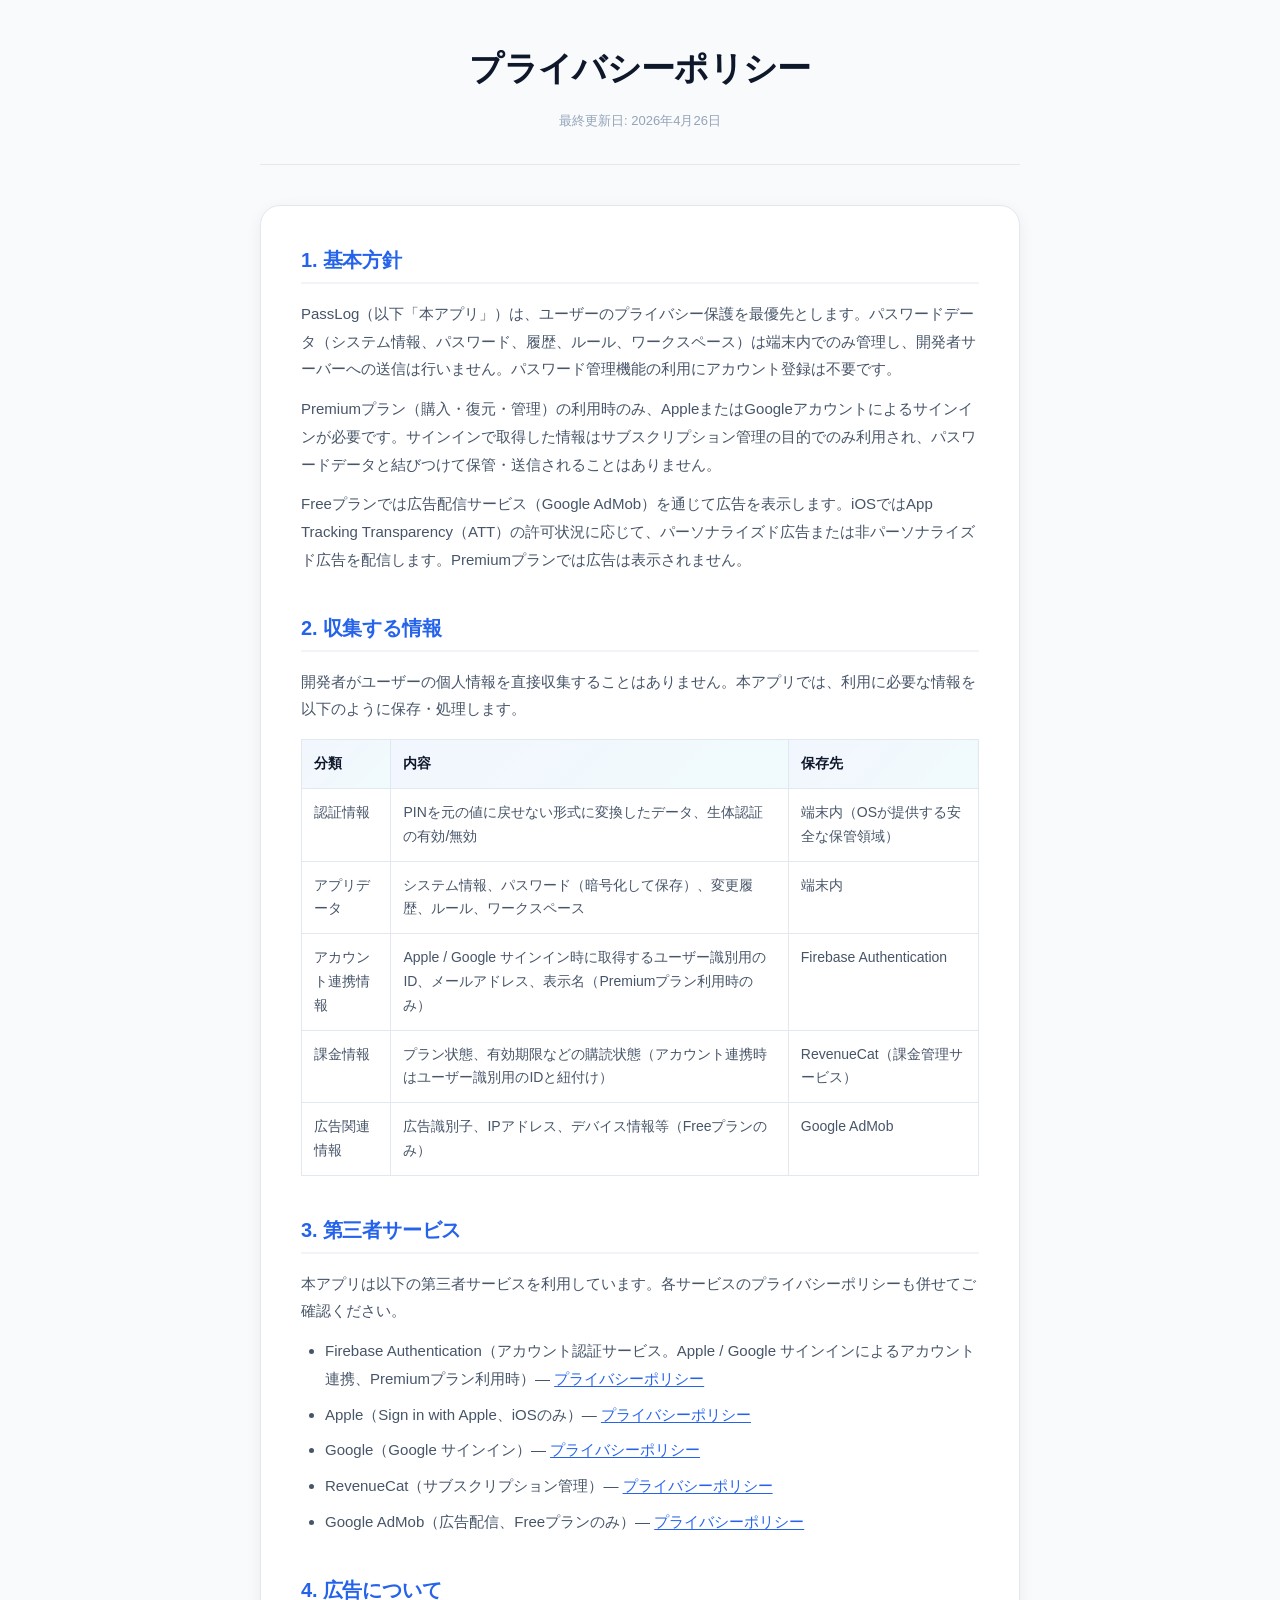
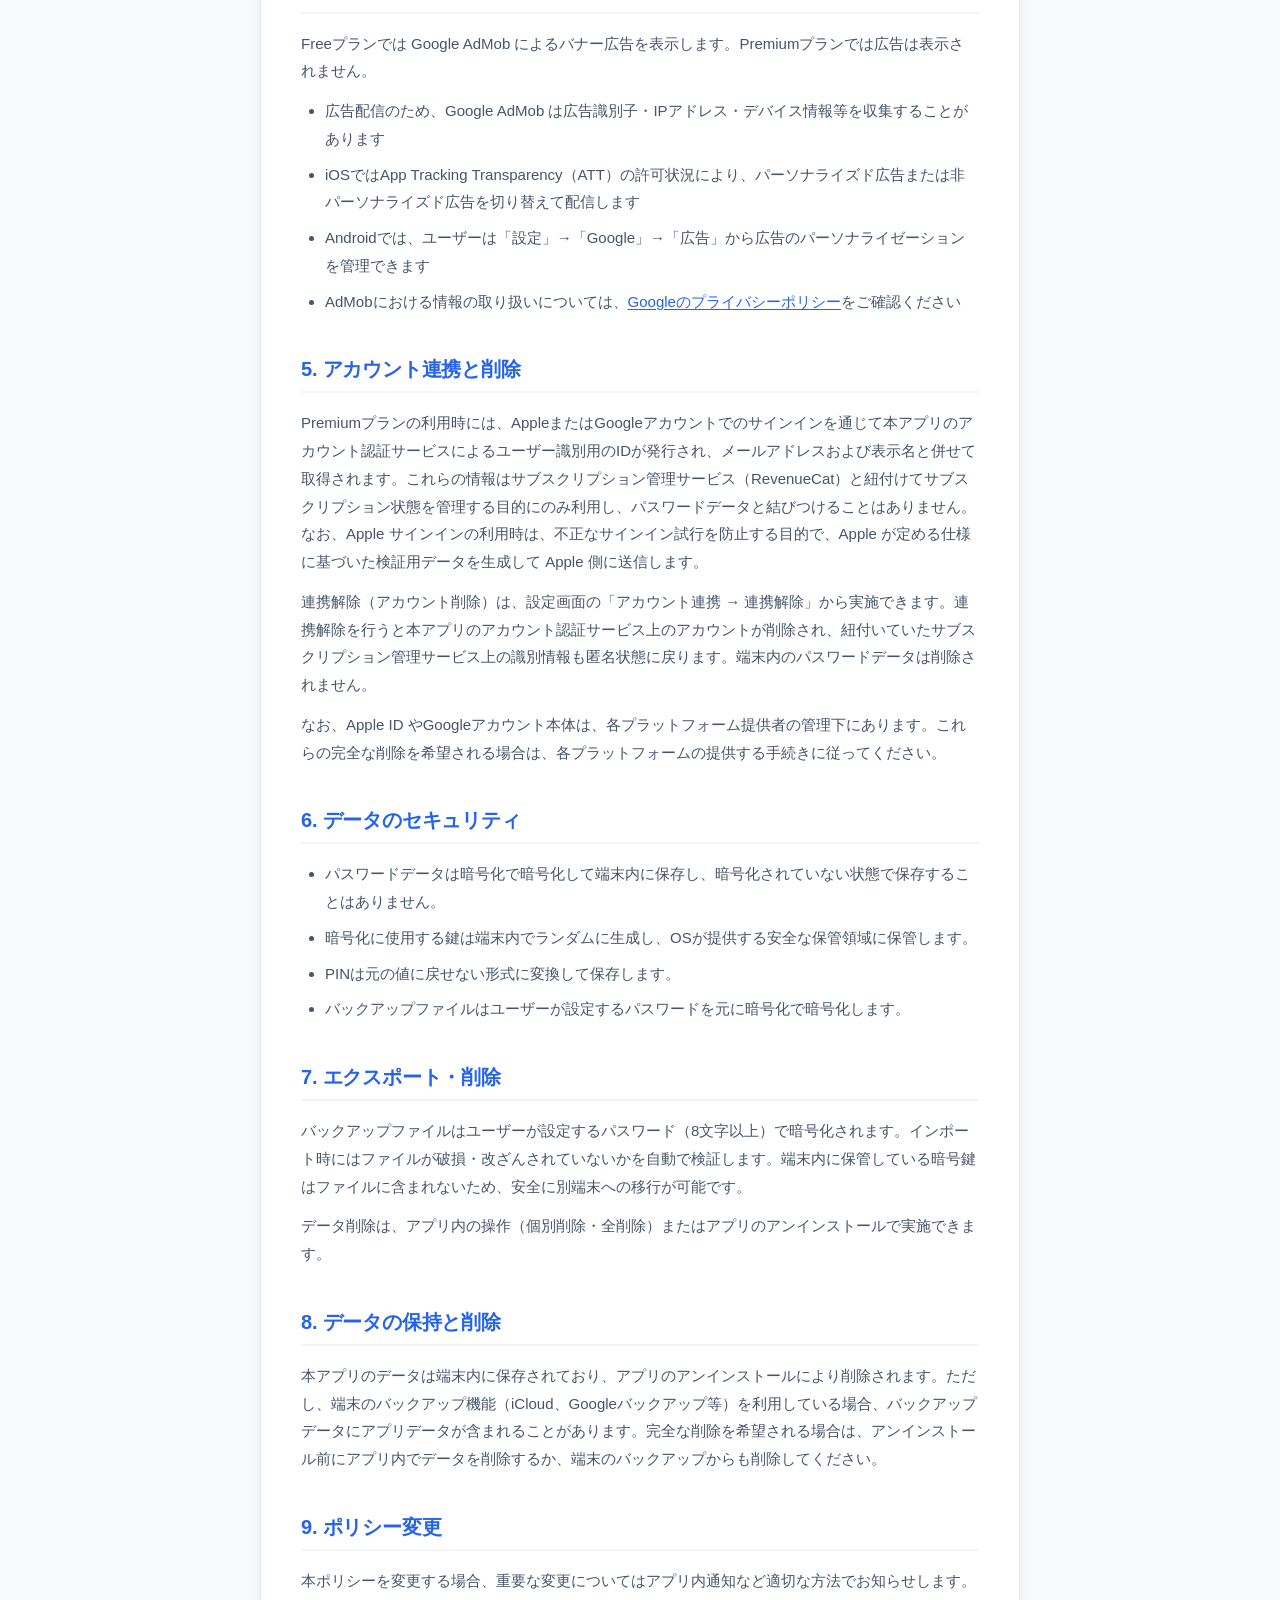
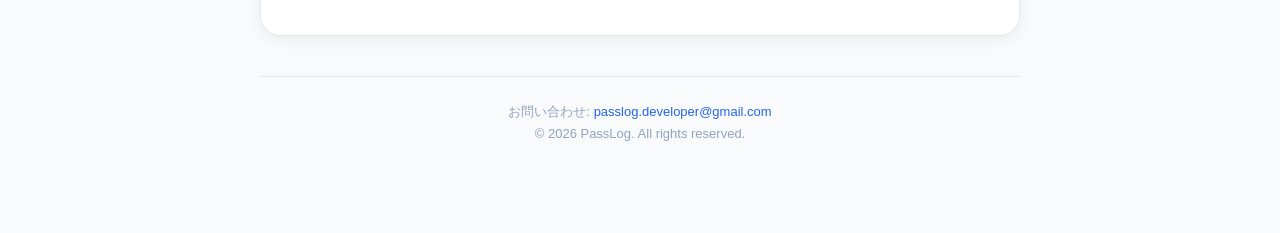
==== commit 07a9fa9b: "Add files via upload" ====
--- a/policy.html
+++ b/policy.html
@@ -14,14 +14,15 @@
     <div class="legal-container">
       <header class="legal-header">
         <h1 class="legal-title">プライバシーポリシー</h1>
-        <p class="legal-meta">最終更新日: 2026年4月23日</p>
+        <p class="legal-meta">最終更新日: 2026年4月26日</p>
       </header>
 
       <article class="legal-content">
         <section class="legal-section">
           <h2>1. 基本方針</h2>
-          <p>PassLog（以下「本アプリ」）は、ユーザーのプライバシー保護を最優先とします。パスワードデータは端末内でのみ管理し、開発者サーバーへの送信は行いません。アカウント登録も不要です。</p>
-          <p>Freeプランでは広告配信サービス（Google AdMob）を通じてバナー広告を表示します。iOSではApp Tracking Transparency（ATT）の許可状況に応じて、パーソナライズド広告または非パーソナライズド広告を配信します。Premiumプランでは広告は表示されません。</p>
+          <p>PassLog（以下「本アプリ」）は、ユーザーのプライバシー保護を最優先とします。パスワードデータ（システム情報、パスワード、履歴、ルール、ワークスペース）は端末内でのみ管理し、開発者サーバーへの送信は行いません。パスワード管理機能の利用にアカウント登録は不要です。</p>
+          <p>Premiumプラン（購入・復元・管理）の利用時のみ、AppleまたはGoogleアカウントによるサインインが必要です。サインインで取得した情報はサブスクリプション管理の目的でのみ利用され、パスワードデータと結びつけて保管・送信されることはありません。</p>
+          <p>Freeプランでは広告配信サービス（Google AdMob）を通じて広告を表示します。iOSではApp Tracking Transparency（ATT）の許可状況に応じて、パーソナライズド広告または非パーソナライズド広告を配信します。Premiumプランでは広告は表示されません。</p>
         </section>
 
         <section class="legal-section">
@@ -32,10 +33,11 @@
               <tr><th>分類</th><th>内容</th><th>保存先</th></tr>
             </thead>
             <tbody>
-              <tr><td>認証情報</td><td>PINのソルト付きハッシュ、生体認証の有効/無効</td><td>端末内（セキュアストレージ）</td></tr>
-              <tr><td>アプリデータ</td><td>システム情報、パスワード（AES-256-GCM暗号化）、変更履歴、ルール、ワークスペース</td><td>端末内</td></tr>
-              <tr><td>課金情報</td><td>プラン状態、有効期限などの購読状態</td><td>RevenueCat（課金管理サービス）</td></tr>
-              <tr><td>広告関連情報</td><td>広告ID（IDFA / GAID）、IPアドレス、デバイス情報等（Freeプランのみ）</td><td>Google AdMob</td></tr>
+              <tr><td>認証情報</td><td>PINを元の値に戻せない形式に変換したデータ、生体認証の有効/無効</td><td>端末内（OSが提供する安全な保管領域）</td></tr>
+              <tr><td>アプリデータ</td><td>システム情報、パスワード（暗号化して保存）、変更履歴、ルール、ワークスペース</td><td>端末内</td></tr>
+              <tr><td>アカウント連携情報</td><td>Apple / Google サインイン時に取得するユーザー識別用のID、メールアドレス、表示名（Premiumプラン利用時のみ）</td><td>Firebase Authentication</td></tr>
+              <tr><td>課金情報</td><td>プラン状態、有効期限などの購読状態（アカウント連携時はユーザー識別用のIDと紐付け）</td><td>RevenueCat（課金管理サービス）</td></tr>
+              <tr><td>広告関連情報</td><td>広告識別子、IPアドレス、デバイス情報等（Freeプランのみ）</td><td>Google AdMob</td></tr>
             </tbody>
           </table>
         </section>
@@ -44,34 +46,55 @@
           <h2>3. 第三者サービス</h2>
           <p>本アプリは以下の第三者サービスを利用しています。各サービスのプライバシーポリシーも併せてご確認ください。</p>
           <ul>
+            <li>Firebase Authentication（アカウント認証サービス。Apple / Google サインインによるアカウント連携、Premiumプラン利用時）— <a href="https://firebase.google.com/support/privacy" target="_blank" rel="noopener noreferrer">プライバシーポリシー</a></li>
+            <li>Apple（Sign in with Apple、iOSのみ）— <a href="https://www.apple.com/legal/privacy/" target="_blank" rel="noopener noreferrer">プライバシーポリシー</a></li>
+            <li>Google（Google サインイン）— <a href="https://policies.google.com/privacy" target="_blank" rel="noopener noreferrer">プライバシーポリシー</a></li>
             <li>RevenueCat（サブスクリプション管理）— <a href="https://www.revenuecat.com/privacy/" target="_blank" rel="noopener noreferrer">プライバシーポリシー</a></li>
             <li>Google AdMob（広告配信、Freeプランのみ）— <a href="https://policies.google.com/privacy" target="_blank" rel="noopener noreferrer">プライバシーポリシー</a></li>
           </ul>
         </section>
 
         <section class="legal-section">
-          <h2>4. データのセキュリティ</h2>
+          <h2>4. 広告について</h2>
+          <p>Freeプランでは Google AdMob によるバナー広告を表示します。Premiumプランでは広告は表示されません。</p>
           <ul>
-            <li>パスワードデータはAES-256-GCMで暗号化して端末内に保存し、平文での保存は行いません。</li>
-            <li>暗号鍵は256bitランダム生成し、iOS Keychain / Android Keystoreに保管します。</li>
-            <li>PINはソルト付きSHA-256ハッシュで保存します。</li>
-            <li>エクスポートファイル（.passlog形式）はPBKDF2（600,000回反復）で鍵導出し、AES-256-GCMで暗号化します。</li>
+            <li>広告配信のため、Google AdMob は広告識別子・IPアドレス・デバイス情報等を収集することがあります</li>
+            <li>iOSではApp Tracking Transparency（ATT）の許可状況により、パーソナライズド広告または非パーソナライズド広告を切り替えて配信します</li>
+            <li>Androidでは、ユーザーは「設定」→「Google」→「広告」から広告のパーソナライゼーションを管理できます</li>
+            <li>AdMobにおける情報の取り扱いについては、<a href="https://policies.google.com/privacy" target="_blank" rel="noopener noreferrer">Googleのプライバシーポリシー</a>をご確認ください</li>
           </ul>
         </section>
 
         <section class="legal-section">
-          <h2>5. エクスポート・削除</h2>
-          <p>エクスポートファイルはユーザーが設定するパスワード（8文字以上）で暗号化されます。SHA-256チェックサムでデータ整合性も検証されます。デバイス固有の暗号鍵はファイルに含まれないため、安全に別端末への移行が可能です。</p>
+          <h2>5. アカウント連携と削除</h2>
+          <p>Premiumプランの利用時には、AppleまたはGoogleアカウントでのサインインを通じて本アプリのアカウント認証サービスによるユーザー識別用のIDが発行され、メールアドレスおよび表示名と併せて取得されます。これらの情報はサブスクリプション管理サービス（RevenueCat）と紐付けてサブスクリプション状態を管理する目的にのみ利用し、パスワードデータと結びつけることはありません。なお、Apple サインインの利用時は、不正なサインイン試行を防止する目的で、Apple が定める仕様に基づいた検証用データを生成して Apple 側に送信します。</p>
+          <p>連携解除（アカウント削除）は、設定画面の「アカウント連携 → 連携解除」から実施できます。連携解除を行うと本アプリのアカウント認証サービス上のアカウントが削除され、紐付いていたサブスクリプション管理サービス上の識別情報も匿名状態に戻ります。端末内のパスワードデータは削除されません。</p>
+          <p>なお、Apple ID やGoogleアカウント本体は、各プラットフォーム提供者の管理下にあります。これらの完全な削除を希望される場合は、各プラットフォームの提供する手続きに従ってください。</p>
+        </section>
+
+        <section class="legal-section">
+          <h2>6. データのセキュリティ</h2>
+          <ul>
+            <li>パスワードデータは暗号化で暗号化して端末内に保存し、暗号化されていない状態で保存することはありません。</li>
+            <li>暗号化に使用する鍵は端末内でランダムに生成し、OSが提供する安全な保管領域に保管します。</li>
+            <li>PINは元の値に戻せない形式に変換して保存します。</li>
+            <li>バックアップファイルはユーザーが設定するパスワードを元に暗号化で暗号化します。</li>
+          </ul>
+        </section>
+
+        <section class="legal-section">
+          <h2>7. エクスポート・削除</h2>
+          <p>バックアップファイルはユーザーが設定するパスワード（8文字以上）で暗号化されます。インポート時にはファイルが破損・改ざんされていないかを自動で検証します。端末内に保管している暗号鍵はファイルに含まれないため、安全に別端末への移行が可能です。</p>
           <p>データ削除は、アプリ内の操作（個別削除・全削除）またはアプリのアンインストールで実施できます。</p>
         </section>
 
         <section class="legal-section">
-          <h2>6. データの保持と削除</h2>
+          <h2>8. データの保持と削除</h2>
           <p>本アプリのデータは端末内に保存されており、アプリのアンインストールにより削除されます。ただし、端末のバックアップ機能（iCloud、Googleバックアップ等）を利用している場合、バックアップデータにアプリデータが含まれることがあります。完全な削除を希望される場合は、アンインストール前にアプリ内でデータを削除するか、端末のバックアップからも削除してください。</p>
         </section>
 
         <section class="legal-section">
-          <h2>7. ポリシー変更</h2>
+          <h2>9. ポリシー変更</h2>
           <p>本ポリシーを変更する場合、重要な変更についてはアプリ内通知など適切な方法でお知らせします。</p>
         </section>
       </article>
